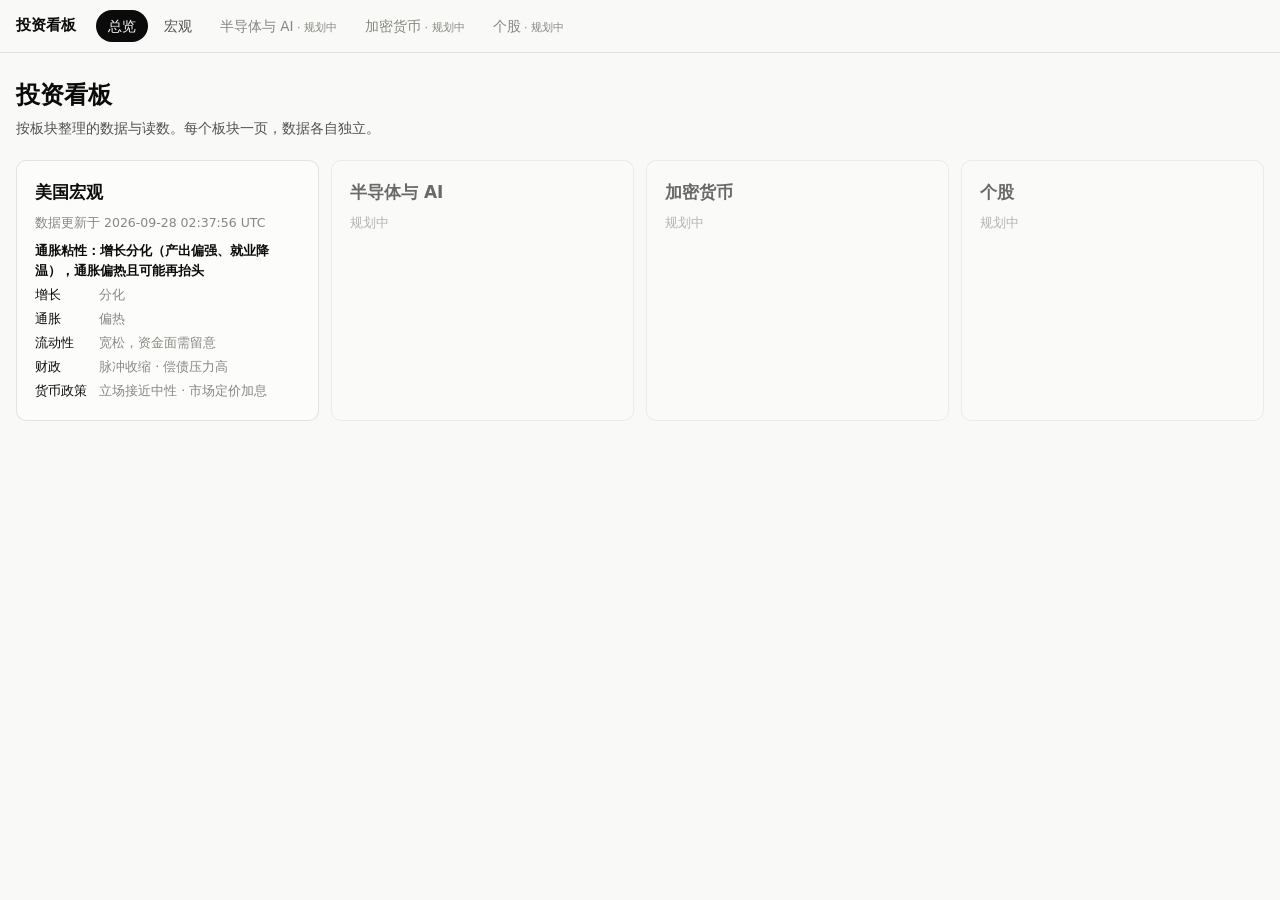
==== index.html @ ef20064a "宏观页第三版：按经济锚点判断环境，去掉 z 分数总评 - 整体环境由增长 × 通胀的规则状态决定，第二句写货币路径与流动性；   分歧与风险按维度列出所有警示、关注项和分歧，不再只取前 6 条警示 -" ====
<!doctype html>
<html lang="zh-CN">
<head>
  <meta charset="utf-8">
  <meta name="viewport" content="width=device-width, initial-scale=1">
  <meta name="robots" content="noindex">
  <title>投资看板</title>
  <link rel="stylesheet" href="assets/css/site.css">
</head>
<body>
  <header class="topbar">
    <div class="topbar-inner">
      <a class="brand" href="index.html">投资看板</a>
      <nav class="nav" id="nav" aria-label="板块"></nav>
    </div>
  </header>
  <main>
    <div class="page-head">
      <div>
        <h1>投资看板</h1>
        <div class="sub">按板块整理的数据与读数。每个板块一页，数据各自独立。</div>
      </div>
    </div>
    <div class="hub">
      <a class="card" href="macro.html" style="color:inherit;text-decoration:none">
        <h2>美国宏观</h2>
        <div class="muted small" id="macro-asof">读取中…</div>
        <div class="hub-dims" id="macro-dims"></div>
      </a>
      <div class="card off"><h2>半导体与 AI</h2><div class="muted small">规划中</div></div>
      <div class="card off"><h2>加密货币</h2><div class="muted small">规划中</div></div>
      <div class="card off"><h2>个股</h2><div class="muted small">规划中</div></div>
    </div>
  </main>
  <script src="assets/js/common.js"></script>
  <script>
    renderNav("index.html");
    loadJSON("data/macro/dashboard.json").then((d) => {
      document.getElementById("macro-asof").textContent = "数据更新于 " + (d.status?.updated_at || d.asof).replace("T", " ").replace("Z", " UTC");
      document.getElementById("macro-dims").innerHTML =
        `<span style="grid-column:1/-1;font-weight:600">${esc(d.verdict?.headline || "")}</span>` +
        d.dimensions.map((x) => `<span>${esc(x.name)}</span><span class="muted" style="grid-column:2/-1">${esc(x.label)}</span>`).join("");
    }).catch(() => { document.getElementById("macro-asof").textContent = "数据还没生成"; });
  </script>
</body>
</html>
---- assets/css/site.css ----
:root {
  color-scheme: light;
  --page: #f9f9f7;
  --surface: #fcfcfb;
  --surface-2: #f3f2ee;
  --ink: #0b0b0b;
  --ink-2: #52514e;
  --muted: #898781;
  --grid: #e1e0d9;
  --axis: #c3c2b7;
  --border: rgba(11, 11, 11, 0.10);
  --accent: #2a78d6;
  --s1: #2a78d6; --s2: #eb6834; --s3: #1baf7a; --s4: #eda100;
  --s5: #e87ba4; --s6: #008300; --s7: #4a3aa7; --s8: #e34948;
  --neg: #e34948; --pos: #2a78d6;
  --st-alert: #d03b3b; --st-watch: #b97c00; --st-ok: #0a7f0a;
  --radius: 10px;
  --font: system-ui, -apple-system, "Segoe UI", "PingFang SC", "Microsoft YaHei", sans-serif;
}
@media (prefers-color-scheme: dark) {
  :root:not([data-theme="light"]) {
    color-scheme: dark;
    --page: #0d0d0d; --surface: #1a1a19; --surface-2: #232321;
    --ink: #ffffff; --ink-2: #c3c2b7; --muted: #898781;
    --grid: #2c2c2a; --axis: #383835; --border: rgba(255, 255, 255, 0.10);
    --accent: #3987e5;
    --s1: #3987e5; --s2: #d95926; --s3: #199e70; --s4: #c98500;
    --s5: #d55181; --s6: #008300; --s7: #9085e9; --s8: #e66767;
    --neg: #e66767; --pos: #3987e5;
    --st-alert: #e66767; --st-watch: #fab219; --st-ok: #0ca30c;
  }
}
:root[data-theme="dark"] {
  color-scheme: dark;
  --page: #0d0d0d; --surface: #1a1a19; --surface-2: #232321;
  --ink: #ffffff; --ink-2: #c3c2b7; --muted: #898781;
  --grid: #2c2c2a; --axis: #383835; --border: rgba(255, 255, 255, 0.10);
  --accent: #3987e5;
  --s1: #3987e5; --s2: #d95926; --s3: #199e70; --s4: #c98500;
  --s5: #d55181; --s6: #008300; --s7: #9085e9; --s8: #e66767;
  --neg: #e66767; --pos: #3987e5;
  --st-alert: #e66767; --st-watch: #fab219; --st-ok: #0ca30c;
}

* { box-sizing: border-box; }
html { -webkit-text-size-adjust: 100%; }
body {
  margin: 0;
  background: var(--page);
  color: var(--ink);
  font: 14px/1.55 var(--font);
}
a { color: var(--accent); text-decoration: none; }
a:hover { text-decoration: underline; }
h1, h2, h3, h4 { margin: 0; font-weight: 600; letter-spacing: 0; }

/* ---- 顶栏 ---- */
.topbar {
  position: sticky; top: 0; z-index: 20;
  background: color-mix(in srgb, var(--page) 88%, transparent);
  backdrop-filter: saturate(1.4) blur(8px);
  border-bottom: 1px solid var(--border);
}
.topbar-inner {
  max-width: 1320px; margin: 0 auto; padding: 0 16px;
  display: flex; align-items: center; gap: 20px; height: 52px;
}
.brand { font-weight: 700; font-size: 15px; color: var(--ink); white-space: nowrap; }
.brand:hover { text-decoration: none; }
.nav { display: flex; gap: 4px; overflow-x: auto; scrollbar-width: none; }
.nav::-webkit-scrollbar { display: none; }
.nav a, .nav span {
  padding: 6px 12px; border-radius: 999px; color: var(--ink-2); white-space: nowrap; font-size: 13.5px;
}
.nav a:hover { background: var(--surface-2); text-decoration: none; }
.nav a.active { background: var(--ink); color: var(--page); }
.nav span.soon { color: var(--muted); }
.nav span.soon::after { content: " · 规划中"; font-size: 11px; }

/* ---- 主体 ---- */
main { max-width: 1320px; margin: 0 auto; padding: 24px 16px 64px; }
.page-head { display: flex; flex-wrap: wrap; align-items: flex-end; justify-content: space-between; gap: 12px; margin-bottom: 20px; }
.page-head h1 { font-size: 24px; }
.page-head .sub { color: var(--ink-2); margin-top: 4px; }
.muted { color: var(--muted); }
.small { font-size: 12.5px; }

.seg { display: inline-flex; background: var(--surface-2); border-radius: 999px; padding: 3px; gap: 2px; }
.seg button {
  border: 0; background: transparent; color: var(--ink-2); font: inherit; font-size: 13px;
  padding: 5px 12px; border-radius: 999px; cursor: pointer;
}
.seg button[aria-pressed="true"] { background: var(--surface); color: var(--ink); box-shadow: 0 0 0 1px var(--border); font-weight: 600; }

.card {
  background: var(--surface); border: 1px solid var(--border); border-radius: var(--radius);
}

/* ---- 五维评分 ---- */
.scores { display: grid; grid-template-columns: repeat(auto-fit, minmax(220px, 1fr)); gap: 12px; margin-bottom: 12px; }
.score { padding: 14px 16px 12px; display: flex; flex-direction: column; gap: 6px; }
.score-top { display: flex; justify-content: space-between; align-items: baseline; }
.score-name { font-weight: 600; font-size: 15px; }
.score-name a { color: inherit; }
.score-label { font-size: 13px; color: var(--ink-2); padding: 1px 8px; border-radius: 999px; background: var(--surface-2); }
.score-num { font-size: 28px; font-weight: 600; line-height: 1.1; }
.score-num small { font-size: 12.5px; font-weight: 400; color: var(--muted); margin-left: 6px; }
.meter { position: relative; height: 6px; border-radius: 3px; background: linear-gradient(90deg, color-mix(in srgb, var(--neg) 35%, var(--surface-2)), var(--surface-2) 50%, color-mix(in srgb, var(--pos) 35%, var(--surface-2))); }
.meter i { position: absolute; top: -3px; width: 4px; height: 12px; border-radius: 2px; background: var(--ink); transform: translateX(-2px); box-shadow: 0 0 0 2px var(--surface); }
.meter-scale { display: flex; justify-content: space-between; font-size: 11px; color: var(--muted); }
.spark { height: 54px; }
.score details { font-size: 12.5px; color: var(--ink-2); }
.score summary { cursor: pointer; color: var(--muted); }
.comp { display: grid; grid-template-columns: 1fr auto auto; gap: 2px 10px; margin-top: 6px; font-variant-numeric: tabular-nums; }
.comp .z { text-align: right; min-width: 3.2em; }
.method { font-size: 12.5px; color: var(--muted); margin: 0 0 28px; }

/* ---- 分区导航 ---- */
.section-nav {
  position: sticky; top: 52px; z-index: 10; background: var(--page);
  display: flex; flex-wrap: wrap; gap: 8px; align-items: center; justify-content: space-between;
  padding: 10px 0; margin-bottom: 8px; border-bottom: 1px solid var(--border);
}
.chips { display: flex; gap: 6px; overflow-x: auto; scrollbar-width: none; }
.chips a { padding: 4px 12px; border-radius: 999px; background: var(--surface-2); color: var(--ink-2); white-space: nowrap; font-size: 13px; }
.chips a:hover { text-decoration: none; color: var(--ink); }

section.dim { padding-top: 28px; scroll-margin-top: 110px; }
section.dim > h2 { font-size: 20px; }
section.dim > .desc { color: var(--ink-2); margin: 4px 0 14px; }
.group-title { font-size: 14px; color: var(--ink-2); font-weight: 600; margin: 22px 0 10px; }

/* ---- 关键读数 ---- */
.kpis { display: grid; grid-template-columns: repeat(auto-fill, minmax(168px, 1fr)); gap: 8px; }
.kpi { padding: 10px 12px; }
.kpi .k-name { font-size: 12.5px; color: var(--ink-2); }
.kpi .k-val { font-size: 19px; font-weight: 600; margin-top: 2px; }
.kpi .k-val small { font-size: 12px; font-weight: 400; color: var(--muted); margin-left: 3px; }
.kpi .k-meta { font-size: 11.5px; color: var(--muted); margin-top: 2px; font-variant-numeric: tabular-nums; }

/* ---- 图 ---- */
.charts { display: grid; grid-template-columns: repeat(2, minmax(0, 1fr)); gap: 12px; }
@media (max-width: 860px) { .charts { grid-template-columns: minmax(0, 1fr); } }
.chart { padding: 14px 14px 10px; min-width: 0; }
.chart h3 { font-size: 14.5px; }
.chart .c-sub { font-size: 12px; color: var(--muted); margin-top: 1px; }
.chart .c-body { position: relative; height: 260px; margin-top: 8px; }
.chart .c-note { font-size: 12px; color: var(--ink-2); margin-top: 8px; }
.chart .c-foot { display: flex; justify-content: space-between; gap: 8px; margin-top: 6px; font-size: 12px; }
.chart .c-foot button { border: 0; background: none; color: var(--accent); font: inherit; cursor: pointer; padding: 0; }
.legend { display: flex; flex-wrap: wrap; gap: 4px 14px; font-size: 12.5px; color: var(--ink-2); margin-top: 6px; }
.legend span { display: inline-flex; align-items: center; gap: 6px; }
.legend i { width: 12px; height: 3px; border-radius: 2px; display: inline-block; }
.legend i.bar { height: 10px; width: 10px; border-radius: 2px; }
.legend i.dash { background: none !important; border-top: 2px dashed currentColor; height: 0; }
table.data { width: 100%; border-collapse: collapse; font-size: 12px; margin-top: 8px; font-variant-numeric: tabular-nums; }
table.data th, table.data td { padding: 3px 6px; border-bottom: 1px solid var(--grid); text-align: right; white-space: nowrap; }
table.data th:first-child, table.data td:first-child { text-align: left; }
.table-wrap { overflow-x: auto; }

/* ---- 数据状态 ---- */
.health { margin-top: 40px; padding: 14px 16px; }
.health summary { cursor: pointer; font-weight: 600; }
.health .bad { color: var(--neg); }

/* ---- 首页 ---- */
.hub { display: grid; grid-template-columns: repeat(auto-fit, minmax(260px, 1fr)); gap: 12px; }
.hub .card { padding: 18px; display: flex; flex-direction: column; gap: 8px; }
.hub .card h2 { font-size: 17px; }
.hub .card.off { opacity: .6; }
.hub-dims { display: grid; grid-template-columns: auto 1fr auto; gap: 4px 12px; font-size: 13px; }
.empty { padding: 40px; text-align: center; color: var(--ink-2); }
footer { max-width: 1320px; margin: 0 auto; padding: 0 16px 40px; color: var(--muted); font-size: 12px; }

/* ---- 第二版：总判断、核心指标、数据发布 ---- */
.verdict { padding: 18px 20px; margin-bottom: 12px; }
.v-label { font-size: 12px; color: var(--muted); letter-spacing: .04em; }
.v-head { font-size: 22px; margin-top: 2px; }
.v-sub { color: var(--ink-2); margin-top: 4px; }
.points { list-style: none; padding: 0; margin: 6px 0 0; display: grid; gap: 6px; }
.points li { display: grid; grid-template-columns: auto minmax(180px, 280px) 1fr; gap: 10px; align-items: baseline; }
.points .pt-name b { font-weight: 600; margin-left: 4px; }
.points .pt-name small { color: var(--muted); margin-left: 2px; }
.points .pt-text { color: var(--ink-2); }
@media (max-width: 760px) { .points li { grid-template-columns: auto 1fr; } .points .pt-text { grid-column: 1 / -1; } }

.lv { display: inline-flex; align-items: center; gap: 3px; font-size: 12px; font-weight: 600; white-space: nowrap; }
.lv b { font-size: 10px; }
.lv-alert { color: var(--st-alert); }
.lv-watch { color: var(--st-watch); }
.lv-ok { color: var(--st-ok); }

.score-sum { font-size: 12.5px; color: var(--ink-2); }
h2.layer { font-size: 18px; margin: 30px 0 4px; }
.layer-sub { color: var(--muted); font-size: 12.5px; margin: 0 0 10px; }

.signals { padding: 4px 0; }
.sig { display: grid; grid-template-columns: 1.25fr .95fr 1.05fr .6fr 1fr 2.6fr; gap: 10px; padding: 9px 16px; border-top: 1px solid var(--grid); align-items: start; font-variant-numeric: tabular-nums; }
.sig-head { border-top: 0; font-size: 12px; color: var(--muted); padding-top: 8px; padding-bottom: 6px; }
.sig-dim { display: flex; gap: 8px; align-items: baseline; padding: 12px 16px 4px; border-top: 1px solid var(--border); font-weight: 600; }
.sig-dim a { color: var(--ink); }
.sig-name a { color: var(--ink); font-weight: 500; }
.sig-name a:hover { color: var(--accent); }
.sig-val b { font-size: 16px; }
.sig-val small { color: var(--muted); margin-left: 3px; }
.sig-interp { color: var(--ink-2); font-size: 13px; }
.m-label { display: none; font-style: normal; color: var(--muted); font-size: 11.5px; margin-right: 4px; }
@media (max-width: 900px) {
  .sig-head { display: none; }
  .sig { grid-template-columns: 1fr 1fr; gap: 4px 12px; }
  .sig-name { grid-column: 1 / -1; }
  .sig-interp { grid-column: 1 / -1; }
  .m-label { display: inline; }
}

.releases { display: grid; grid-template-columns: minmax(0, 1.4fr) minmax(0, 1fr); gap: 12px; }
@media (max-width: 960px) { .releases { grid-template-columns: minmax(0, 1fr); } }
.rel { padding: 14px 16px; }
.rel h3 { font-size: 14.5px; }
.rel table.data td { vertical-align: top; }

.c-interp { font-size: 12.5px; color: var(--ink-2); margin-top: 6px; }
.c-interp .ci-name { color: var(--ink); font-weight: 600; }
section.dim > h2 .score-label { font-size: 12.5px; font-weight: 400; vertical-align: middle; }
details.more { margin-top: 12px; }
details.more > summary { cursor: pointer; color: var(--accent); padding: 6px 0; }

/* ---- 第三版：五维状态卡、分歧与风险、变化列 ---- */
.states { display: grid; grid-template-columns: repeat(auto-fit, minmax(240px, 1fr)); gap: 12px; margin-bottom: 8px; }
.state { padding: 14px 16px; display: flex; flex-direction: column; gap: 8px; }
.state-head { font-size: 15px; font-weight: 600; line-height: 1.45; }
.state-pts { list-style: none; margin: 0; padding: 0; display: grid; gap: 5px; font-size: 12.5px; color: var(--ink-2); }
.state-pts li { display: grid; grid-template-columns: auto 1fr; gap: 6px; align-items: baseline; }
.state-next { font-size: 12px; color: var(--ink-2); border-top: 1px solid var(--grid); padding-top: 6px; margin-top: auto; }
details.risks { margin-top: 12px; }
details.risks > summary { cursor: pointer; font-weight: 600; font-size: 13.5px; }
.risk-dim { margin-top: 10px; }
.risk-name { font-size: 12px; color: var(--muted); margin-bottom: 2px; }
.sig { grid-template-columns: 1.25fr .95fr .8fr .8fr 1.15fr 2.4fr; }
#upcoming { padding: 10px 16px; }
@media (max-width: 900px) { .sig { grid-template-columns: 1fr 1fr; } }
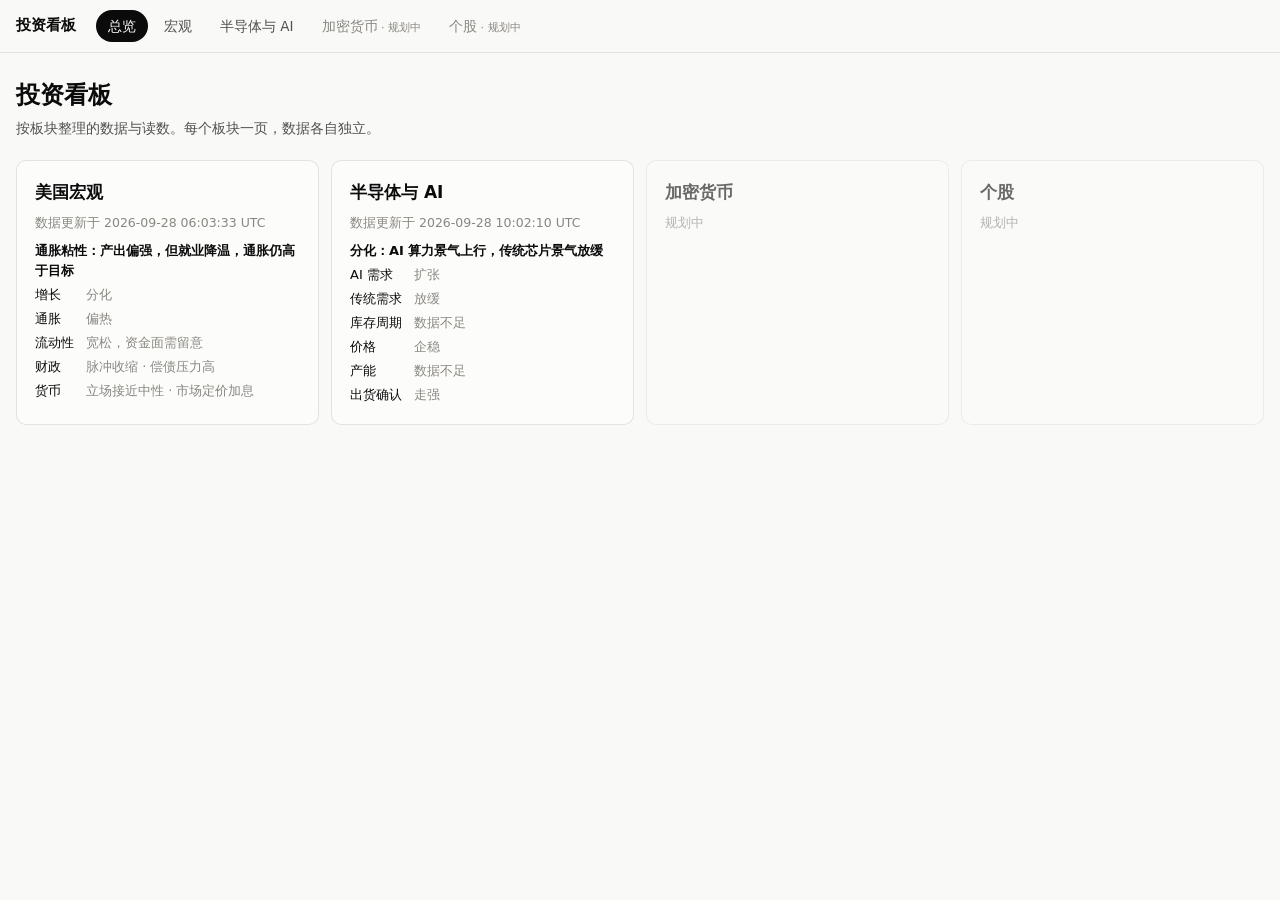
==== commit 6f20e40b: "新增半导体与 AI 板块（第一期） 从需求和供给两边判断半导体景气度，重点看领先指标；AI 算力与传统芯片分两条线判断，不一致时标「分化」。  - 六个维度：AI 需求、传统需求、库存周期、价格、产能" ====
--- a/index.html
+++ b/index.html
@@ -27,7 +27,11 @@
         <div class="muted small" id="macro-asof">读取中…</div>
         <div class="hub-dims" id="macro-dims"></div>
       </a>
-      <div class="card off"><h2>半导体与 AI</h2><div class="muted small">规划中</div></div>
+      <a class="card" href="semis.html" style="color:inherit;text-decoration:none">
+        <h2>半导体与 AI</h2>
+        <div class="muted small" id="semis-asof">读取中…</div>
+        <div class="hub-dims" id="semis-dims"></div>
+      </a>
       <div class="card off"><h2>加密货币</h2><div class="muted small">规划中</div></div>
       <div class="card off"><h2>个股</h2><div class="muted small">规划中</div></div>
     </div>
@@ -41,6 +45,12 @@
         `<span style="grid-column:1/-1;font-weight:600">${esc(d.verdict?.headline || "")}</span>` +
         d.dimensions.map((x) => `<span>${esc(x.name)}</span><span class="muted" style="grid-column:2/-1">${esc(x.label)}</span>`).join("");
     }).catch(() => { document.getElementById("macro-asof").textContent = "数据还没生成"; });
+    loadJSON("data/semis/dashboard.json").then((d) => {
+      document.getElementById("semis-asof").textContent = "数据更新于 " + (d.status?.updated_at || d.asof).replace("T", " ").replace("Z", " UTC");
+      document.getElementById("semis-dims").innerHTML =
+        `<span style="grid-column:1/-1;font-weight:600">${esc(d.verdict?.headline || "")}</span>` +
+        d.dimensions.map((x) => `<span>${esc(x.name)}</span><span class="muted" style="grid-column:2/-1">${esc(x.label)}</span>`).join("");
+    }).catch(() => { document.getElementById("semis-asof").textContent = "数据还没生成"; });
   </script>
 </body>
 </html>
--- a/assets/css/site.css
+++ b/assets/css/site.css
@@ -96,24 +96,8 @@
   background: var(--surface); border: 1px solid var(--border); border-radius: var(--radius);
 }
 
-/* ---- 五维评分 ---- */
-.scores { display: grid; grid-template-columns: repeat(auto-fit, minmax(220px, 1fr)); gap: 12px; margin-bottom: 12px; }
-.score { padding: 14px 16px 12px; display: flex; flex-direction: column; gap: 6px; }
-.score-top { display: flex; justify-content: space-between; align-items: baseline; }
-.score-name { font-weight: 600; font-size: 15px; }
-.score-name a { color: inherit; }
-.score-label { font-size: 13px; color: var(--ink-2); padding: 1px 8px; border-radius: 999px; background: var(--surface-2); }
-.score-num { font-size: 28px; font-weight: 600; line-height: 1.1; }
-.score-num small { font-size: 12.5px; font-weight: 400; color: var(--muted); margin-left: 6px; }
-.meter { position: relative; height: 6px; border-radius: 3px; background: linear-gradient(90deg, color-mix(in srgb, var(--neg) 35%, var(--surface-2)), var(--surface-2) 50%, color-mix(in srgb, var(--pos) 35%, var(--surface-2))); }
-.meter i { position: absolute; top: -3px; width: 4px; height: 12px; border-radius: 2px; background: var(--ink); transform: translateX(-2px); box-shadow: 0 0 0 2px var(--surface); }
-.meter-scale { display: flex; justify-content: space-between; font-size: 11px; color: var(--muted); }
-.spark { height: 54px; }
-.score details { font-size: 12.5px; color: var(--ink-2); }
-.score summary { cursor: pointer; color: var(--muted); }
-.comp { display: grid; grid-template-columns: 1fr auto auto; gap: 2px 10px; margin-top: 6px; font-variant-numeric: tabular-nums; }
-.comp .z { text-align: right; min-width: 3.2em; }
-.method { font-size: 12.5px; color: var(--muted); margin: 0 0 28px; }
+/* ---- 状态标签：第一屏和依据里的每一块都用同一种，靠右 ---- */
+.tag-state { font-size: 12.5px; color: var(--ink-2); padding: 2px 10px; border-radius: 999px; background: var(--surface-2); white-space: nowrap; font-weight: 400; }
 
 /* ---- 分区导航 ---- */
 .section-nav {
@@ -127,16 +111,7 @@
 
 section.dim { padding-top: 28px; scroll-margin-top: 110px; }
 section.dim > h2 { font-size: 20px; }
-section.dim > .desc { color: var(--ink-2); margin: 4px 0 14px; }
 .group-title { font-size: 14px; color: var(--ink-2); font-weight: 600; margin: 22px 0 10px; }
-
-/* ---- 关键读数 ---- */
-.kpis { display: grid; grid-template-columns: repeat(auto-fill, minmax(168px, 1fr)); gap: 8px; }
-.kpi { padding: 10px 12px; }
-.kpi .k-name { font-size: 12.5px; color: var(--ink-2); }
-.kpi .k-val { font-size: 19px; font-weight: 600; margin-top: 2px; }
-.kpi .k-val small { font-size: 12px; font-weight: 400; color: var(--muted); margin-left: 3px; }
-.kpi .k-meta { font-size: 11.5px; color: var(--muted); margin-top: 2px; font-variant-numeric: tabular-nums; }
 
 /* ---- 图 ---- */
 .charts { display: grid; grid-template-columns: repeat(2, minmax(0, 1fr)); gap: 12px; }
@@ -172,70 +147,111 @@
 .empty { padding: 40px; text-align: center; color: var(--ink-2); }
 footer { max-width: 1320px; margin: 0 auto; padding: 0 16px 40px; color: var(--muted); font-size: 12px; }
 
-/* ---- 第二版：总判断、核心指标、数据发布 ---- */
-.verdict { padding: 18px 20px; margin-bottom: 12px; }
+/* ---- 第一屏：左边结论，右边即将发布 ---- */
+.top { display: grid; grid-template-columns: minmax(0, 1fr) 380px; gap: 16px; align-items: start; }
+.top-main { display: grid; gap: 12px; min-width: 0; }
+@media (max-width: 1040px) { .top { grid-template-columns: minmax(0, 1fr); } }
+
+.verdict { padding: 18px 20px; }
 .v-label { font-size: 12px; color: var(--muted); letter-spacing: .04em; }
-.v-head { font-size: 22px; margin-top: 2px; }
-.v-sub { color: var(--ink-2); margin-top: 4px; }
-.points { list-style: none; padding: 0; margin: 6px 0 0; display: grid; gap: 6px; }
-.points li { display: grid; grid-template-columns: auto minmax(180px, 280px) 1fr; gap: 10px; align-items: baseline; }
-.points .pt-name b { font-weight: 600; margin-left: 4px; }
-.points .pt-name small { color: var(--muted); margin-left: 2px; }
-.points .pt-text { color: var(--ink-2); }
-@media (max-width: 760px) { .points li { grid-template-columns: auto 1fr; } .points .pt-text { grid-column: 1 / -1; } }
-
-.lv { display: inline-flex; align-items: center; gap: 3px; font-size: 12px; font-weight: 600; white-space: nowrap; }
-.lv b { font-size: 10px; }
-.lv-alert { color: var(--st-alert); }
-.lv-watch { color: var(--st-watch); }
-.lv-ok { color: var(--st-ok); }
-
-.score-sum { font-size: 12.5px; color: var(--ink-2); }
-h2.layer { font-size: 18px; margin: 30px 0 4px; }
+.v-head { font-size: 22px; line-height: 1.4; margin-top: 4px; }
+.v-lines { list-style: none; margin: 10px 0 0; padding: 0; display: grid; gap: 6px; }
+.v-lines li { display: grid; grid-template-columns: 56px minmax(0, 1fr); gap: 10px; line-height: 1.55; color: var(--ink-2); }
+.v-k { font-size: 13px; color: var(--muted); padding-top: 1px; }
+
+.states { padding: 4px 0; }
+.st-row {
+  display: grid; grid-template-columns: 64px minmax(0, 1fr); gap: 14px; align-items: start;
+  padding: 12px 20px; color: inherit; border-top: 1px solid var(--grid);
+}
+.st-row:first-child { border-top: 0; }
+.st-row:hover { text-decoration: none; background: var(--surface-2); }
+.st-name { font-weight: 600; font-size: 15px; padding-top: 2px; }
+.st-body { display: grid; gap: 6px; justify-items: start; min-width: 0; }
+.st-head { font-size: 14px; line-height: 1.5; }
+.st-why { margin: 0; padding-left: 1.1em; display: grid; gap: 3px; font-size: 14px; line-height: 1.55; }
+.st-why b { font-weight: 600; }
+.st-row:hover .st-label { background: var(--surface); }
+@media (max-width: 640px) {
+  .st-row { grid-template-columns: minmax(0, 1fr); gap: 6px; padding: 12px 16px; }
+  .v-lines li { grid-template-columns: 1fr; gap: 0; }
+}
+
+.statelog { padding: 12px 20px; }
+.statelog summary { cursor: pointer; display: flex; gap: 10px; align-items: baseline; }
+.log { list-style: none; margin: 10px 0 0; padding: 0; display: grid; gap: 10px; font-size: 13.5px; }
+.log li { display: grid; gap: 2px; padding-top: 8px; border-top: 1px solid var(--grid); line-height: 1.55; }
+.log li:first-child { border-top: 0; padding-top: 0; }
+
+/* 即将发布（右栏） */
+.side { padding: 16px 18px 10px; }
+.side h2 { font-size: 16px; }
+.side > p { margin: 2px 0 6px; }
+.up-day { display: flex; gap: 6px; align-items: baseline; font-size: 12px; font-weight: 600; color: var(--ink-2); margin-top: 12px; padding-bottom: 4px; border-bottom: 1px solid var(--grid); font-variant-numeric: tabular-nums; }
+.up-day span { font-weight: 400; color: var(--muted); }
+.up-list { list-style: none; margin: 0; padding: 0; }
+.up-list li { display: grid; grid-template-columns: 42px minmax(0, 1fr) auto; gap: 2px 10px; align-items: baseline; padding: 7px 0; border-bottom: 1px solid var(--grid); font-size: 13px; }
+.up-list li:last-child { border-bottom: 0; }
+.up-time { color: var(--muted); font-size: 12px; font-variant-numeric: tabular-nums; }
+.up-title { color: var(--ink-2); }
+.up-list li.hi .up-title { color: var(--ink); font-weight: 500; }
+.up-title small { color: var(--muted); font-size: 11.5px; margin-left: 6px; font-weight: 400; }
+.up-num { text-align: right; font-variant-numeric: tabular-nums; white-space: nowrap; }
+.up-num small { display: block; color: var(--muted); font-size: 11.5px; }
+.stars { margin-left: 6px; font-size: 11.5px; color: var(--st-watch); letter-spacing: 1px; white-space: nowrap; }
+.stars i { font-style: normal; color: var(--grid); }
+details.why { grid-column: 2 / -1; font-size: 12.5px; }
+details.why > summary { cursor: pointer; color: var(--accent); }
+details.why p { margin: 4px 0 0; line-height: 1.55; color: var(--ink-2); }
+.side-h2 { margin-top: 18px; }
+.rule { margin-top: 12px; }
+
+/* ---- 其他层 ---- */
+h2.layer { font-size: 18px; margin: 32px 0 4px; }
 .layer-sub { color: var(--muted); font-size: 12.5px; margin: 0 0 10px; }
-
-.signals { padding: 4px 0; }
-.sig { display: grid; grid-template-columns: 1.25fr .95fr 1.05fr .6fr 1fr 2.6fr; gap: 10px; padding: 9px 16px; border-top: 1px solid var(--grid); align-items: start; font-variant-numeric: tabular-nums; }
-.sig-head { border-top: 0; font-size: 12px; color: var(--muted); padding-top: 8px; padding-bottom: 6px; }
-.sig-dim { display: flex; gap: 8px; align-items: baseline; padding: 12px 16px 4px; border-top: 1px solid var(--border); font-weight: 600; }
-.sig-dim a { color: var(--ink); }
-.sig-name a { color: var(--ink); font-weight: 500; }
-.sig-name a:hover { color: var(--accent); }
-.sig-val b { font-size: 16px; }
-.sig-val small { color: var(--muted); margin-left: 3px; }
-.sig-interp { color: var(--ink-2); font-size: 13px; }
-.m-label { display: none; font-style: normal; color: var(--muted); font-size: 11.5px; margin-right: 4px; }
-@media (max-width: 900px) {
-  .sig-head { display: none; }
-  .sig { grid-template-columns: 1fr 1fr; gap: 4px 12px; }
-  .sig-name { grid-column: 1 / -1; }
-  .sig-interp { grid-column: 1 / -1; }
-  .m-label { display: inline; }
-}
-
-.releases { display: grid; grid-template-columns: minmax(0, 1.4fr) minmax(0, 1fr); gap: 12px; }
-@media (max-width: 960px) { .releases { grid-template-columns: minmax(0, 1fr); } }
 .rel { padding: 14px 16px; }
 .rel h3 { font-size: 14.5px; }
 .rel table.data td { vertical-align: top; }
-
-.c-interp { font-size: 12.5px; color: var(--ink-2); margin-top: 6px; }
-.c-interp .ci-name { color: var(--ink); font-weight: 600; }
-section.dim > h2 .score-label { font-size: 12.5px; font-weight: 400; vertical-align: middle; }
 details.more { margin-top: 12px; }
 details.more > summary { cursor: pointer; color: var(--accent); padding: 6px 0; }
 
-/* ---- 第三版：五维状态卡、分歧与风险、变化列 ---- */
-.states { display: grid; grid-template-columns: repeat(auto-fit, minmax(240px, 1fr)); gap: 12px; margin-bottom: 8px; }
-.state { padding: 14px 16px; display: flex; flex-direction: column; gap: 8px; }
-.state-head { font-size: 15px; font-weight: 600; line-height: 1.45; }
-.state-pts { list-style: none; margin: 0; padding: 0; display: grid; gap: 5px; font-size: 12.5px; color: var(--ink-2); }
-.state-pts li { display: grid; grid-template-columns: auto 1fr; gap: 6px; align-items: baseline; }
-.state-next { font-size: 12px; color: var(--ink-2); border-top: 1px solid var(--grid); padding-top: 6px; margin-top: auto; }
-details.risks { margin-top: 12px; }
-details.risks > summary { cursor: pointer; font-weight: 600; font-size: 13.5px; }
-.risk-dim { margin-top: 10px; }
-.risk-name { font-size: 12px; color: var(--muted); margin-bottom: 2px; }
-.sig { grid-template-columns: 1.25fr .95fr .8fr .8fr 1.15fr 2.4fr; }
-#upcoming { padding: 10px 16px; }
-@media (max-width: 900px) { .sig { grid-template-columns: 1fr 1fr; } }
+/* ---- 第二层：每维的几个数 ---- */
+section.dim > h2 { margin-bottom: 10px; display: flex; justify-content: space-between; align-items: baseline; gap: 12px; }
+.evid { padding: 2px 0; margin-bottom: 12px; }
+.ev { display: grid; grid-template-columns: 1.3fr .8fr .8fr 2.4fr; gap: 12px; padding: 9px 16px; border-top: 1px solid var(--grid); align-items: start; font-variant-numeric: tabular-nums; }
+.ev-head { border-top: 0; font-size: 12px; color: var(--muted); padding-top: 8px; padding-bottom: 6px; }
+.ev-name a { color: var(--ink); font-weight: 500; }
+.ev-name a:hover { color: var(--accent); }
+.ev-val b { font-size: 16px; }
+.ev-val small { color: var(--muted); margin-left: 3px; }
+.ev-anchor { color: var(--ink-2); font-size: 13px; }
+.tag { font-size: 11px; color: var(--st-watch); border: 1px solid currentColor; border-radius: 4px; padding: 0 4px; font-weight: 400; white-space: nowrap; }
+.tag-ref { color: var(--muted); }
+.m-label { display: none; font-style: normal; color: var(--muted); font-size: 11.5px; margin-right: 4px; }
+@media (max-width: 760px) {
+  .ev-head { display: none; }
+  .ev { grid-template-columns: 1fr 1fr; gap: 4px 12px; }
+  .ev-name, .ev-anchor { grid-column: 1 / -1; }
+  .m-label { display: inline; }
+}
+
+/* ---- 页脚说明 ---- */
+.notes { margin-top: 40px; padding: 12px 16px; font-size: 12.5px; color: var(--ink-2); }
+.notes p { margin: 4px 0; }
+.notes + .health { margin-top: 12px; }
+
+/* ---- 半导体：领先指标一览 ---- */
+.leading { padding: 14px 20px 8px; }
+body[data-board="semis"] .v-lines li { grid-template-columns: 84px minmax(0, 1fr); }
+.lead-head { display: flex; flex-wrap: wrap; gap: 4px 12px; align-items: baseline; justify-content: space-between; }
+.lead-head h2 { font-weight: 400; }
+.lead-tier { font-size: 12px; font-weight: 600; color: var(--ink-2); margin-top: 12px; padding-bottom: 4px; border-bottom: 1px solid var(--grid); }
+.lead-list { list-style: none; margin: 0; padding: 0; }
+.lead-list li { display: grid; grid-template-columns: minmax(0, 1fr) auto 44px; gap: 12px; align-items: baseline; padding: 7px 0; border-bottom: 1px solid var(--grid); font-size: 13.5px; }
+.lead-list li:last-child { border-bottom: 0; }
+.lead-name .tag { margin-left: 6px; }
+.lead-val { text-align: right; font-variant-numeric: tabular-nums; white-space: nowrap; }
+.lead-dir { text-align: center; font-size: 12.5px; color: var(--muted); }
+.lead-dir.up { color: var(--st-ok); font-weight: 600; }
+.lead-dir.down { color: var(--st-alert); font-weight: 600; }
+@media (max-width: 640px) { body[data-board="semis"] .v-lines li { grid-template-columns: 1fr; gap: 0; } }
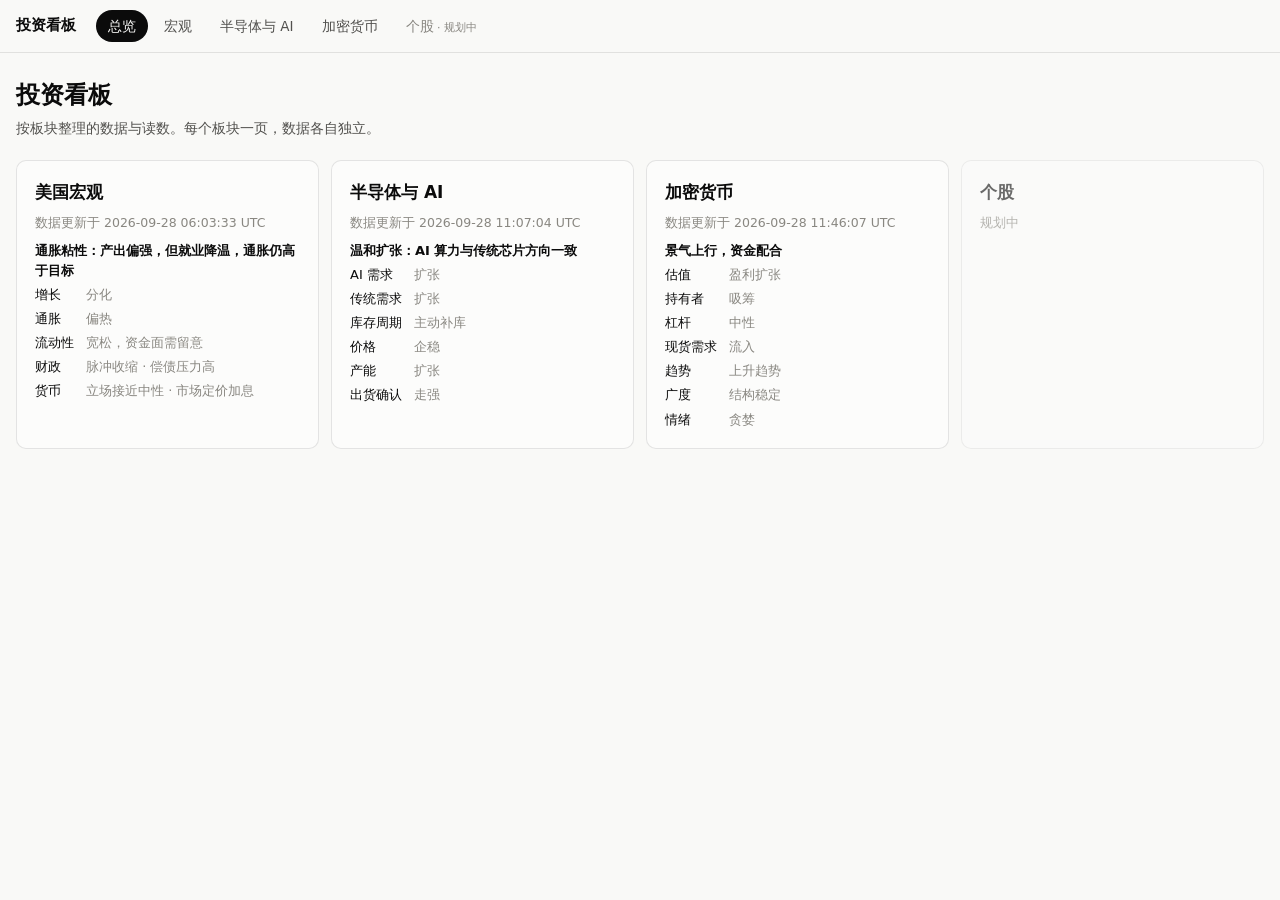
==== commit 8e95f964: "新增加密货币板块：比特币周期（第一期） 用估值和持有者判断周期位置，用 ETF 净流入、稳定币和币安杠杆判断资金是否配合，价格相对 200 日均线只做确认。数据来自 Coin Metrics、BGeo" ====
--- a/index.html
+++ b/index.html
@@ -32,7 +32,11 @@
         <div class="muted small" id="semis-asof">读取中…</div>
         <div class="hub-dims" id="semis-dims"></div>
       </a>
-      <div class="card off"><h2>加密货币</h2><div class="muted small">规划中</div></div>
+      <a class="card" href="crypto.html" style="color:inherit;text-decoration:none">
+        <h2>加密货币</h2>
+        <div class="muted small" id="crypto-asof">读取中…</div>
+        <div class="hub-dims" id="crypto-dims"></div>
+      </a>
       <div class="card off"><h2>个股</h2><div class="muted small">规划中</div></div>
     </div>
   </main>
@@ -51,6 +55,12 @@
         `<span style="grid-column:1/-1;font-weight:600">${esc(d.verdict?.headline || "")}</span>` +
         d.dimensions.map((x) => `<span>${esc(x.name)}</span><span class="muted" style="grid-column:2/-1">${esc(x.label)}</span>`).join("");
     }).catch(() => { document.getElementById("semis-asof").textContent = "数据还没生成"; });
+    loadJSON("data/crypto/dashboard.json").then((d) => {
+      document.getElementById("crypto-asof").textContent = "数据更新于 " + (d.status?.updated_at || d.asof).replace("T", " ").replace("Z", " UTC");
+      document.getElementById("crypto-dims").innerHTML =
+        `<span style="grid-column:1/-1;font-weight:600">${esc(d.verdict?.headline || "")}</span>` +
+        d.dimensions.map((x) => `<span>${esc(x.name)}</span><span class="muted" style="grid-column:2/-1">${esc(x.label)}</span>`).join("");
+    }).catch(() => { document.getElementById("crypto-asof").textContent = "数据还没生成"; });
   </script>
 </body>
 </html>
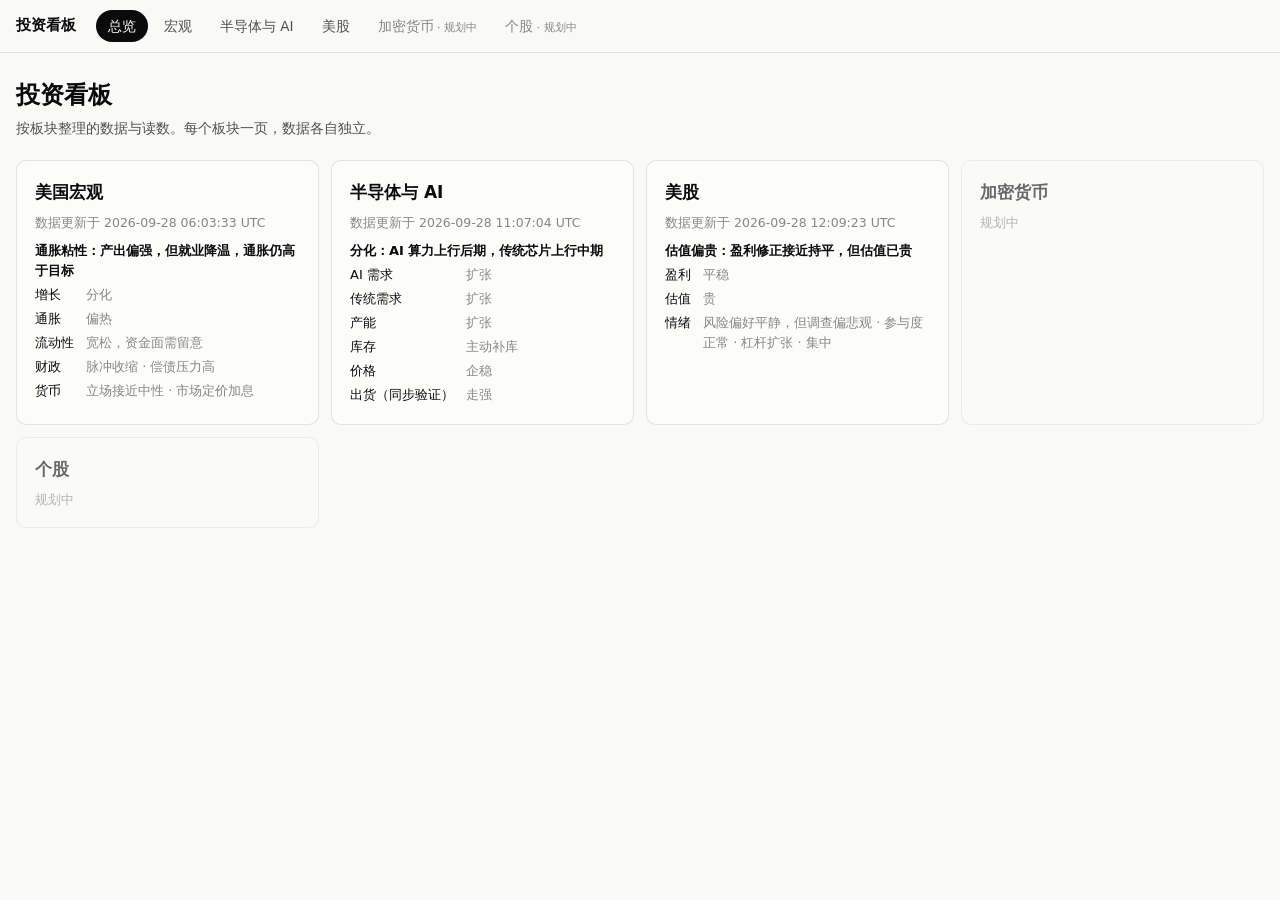
==== commit a331b2f8: "美股板块：用盈利修正、远期市盈率和情绪一起判断 盈利和估值看笔记里 8 家大盘股的中位数，情绪另看 VIX、参与度、FINRA 融资余额和标普前十大权重。  Co-authored-by: cool1" ====
--- a/index.html
+++ b/index.html
@@ -32,11 +32,12 @@
         <div class="muted small" id="semis-asof">读取中…</div>
         <div class="hub-dims" id="semis-dims"></div>
       </a>
-      <a class="card" href="crypto.html" style="color:inherit;text-decoration:none">
-        <h2>加密货币</h2>
-        <div class="muted small" id="crypto-asof">读取中…</div>
-        <div class="hub-dims" id="crypto-dims"></div>
+      <a class="card" href="us.html" style="color:inherit;text-decoration:none">
+        <h2>美股</h2>
+        <div class="muted small" id="us-asof">读取中…</div>
+        <div class="hub-dims" id="us-dims"></div>
       </a>
+      <div class="card off"><h2>加密货币</h2><div class="muted small">规划中</div></div>
       <div class="card off"><h2>个股</h2><div class="muted small">规划中</div></div>
     </div>
   </main>
@@ -55,12 +56,12 @@
         `<span style="grid-column:1/-1;font-weight:600">${esc(d.verdict?.headline || "")}</span>` +
         d.dimensions.map((x) => `<span>${esc(x.name)}</span><span class="muted" style="grid-column:2/-1">${esc(x.label)}</span>`).join("");
     }).catch(() => { document.getElementById("semis-asof").textContent = "数据还没生成"; });
-    loadJSON("data/crypto/dashboard.json").then((d) => {
-      document.getElementById("crypto-asof").textContent = "数据更新于 " + (d.status?.updated_at || d.asof).replace("T", " ").replace("Z", " UTC");
-      document.getElementById("crypto-dims").innerHTML =
+    loadJSON("data/us/dashboard.json").then((d) => {
+      document.getElementById("us-asof").textContent = "数据更新于 " + (d.status?.updated_at || d.asof).replace("T", " ").replace("Z", " UTC");
+      document.getElementById("us-dims").innerHTML =
         `<span style="grid-column:1/-1;font-weight:600">${esc(d.verdict?.headline || "")}</span>` +
         d.dimensions.map((x) => `<span>${esc(x.name)}</span><span class="muted" style="grid-column:2/-1">${esc(x.label)}</span>`).join("");
-    }).catch(() => { document.getElementById("crypto-asof").textContent = "数据还没生成"; });
+    }).catch(() => { document.getElementById("us-asof").textContent = "数据还没生成"; });
   </script>
 </body>
 </html>
--- a/assets/css/site.css
+++ b/assets/css/site.css
@@ -240,18 +240,34 @@
 .notes p { margin: 4px 0; }
 .notes + .health { margin-top: 12px; }
 
-/* ---- 半导体：领先指标一览 ---- */
-.leading { padding: 14px 20px 8px; }
-body[data-board="semis"] .v-lines li { grid-template-columns: 84px minmax(0, 1fr); }
-.lead-head { display: flex; flex-wrap: wrap; gap: 4px 12px; align-items: baseline; justify-content: space-between; }
-.lead-head h2 { font-weight: 400; }
-.lead-tier { font-size: 12px; font-weight: 600; color: var(--ink-2); margin-top: 12px; padding-bottom: 4px; border-bottom: 1px solid var(--grid); }
-.lead-list { list-style: none; margin: 0; padding: 0; }
-.lead-list li { display: grid; grid-template-columns: minmax(0, 1fr) auto 44px; gap: 12px; align-items: baseline; padding: 7px 0; border-bottom: 1px solid var(--grid); font-size: 13.5px; }
-.lead-list li:last-child { border-bottom: 0; }
-.lead-name .tag { margin-left: 6px; }
-.lead-val { text-align: right; font-variant-numeric: tabular-nums; white-space: nowrap; }
-.lead-dir { text-align: center; font-size: 12.5px; color: var(--muted); }
-.lead-dir.up { color: var(--st-ok); font-weight: 600; }
-.lead-dir.down { color: var(--st-alert); font-weight: 600; }
+/* ---- 半导体：景气位置 ---- */
+body[data-board="semis"] .v-lines li { grid-template-columns: 72px minmax(0, 1fr); }
+.top-layer { margin: 8px 0 -4px; font-size: 16px; }
+.track { display: grid; grid-template-columns: 3fr 3fr 1fr; gap: 8px; margin: 14px 0 6px; }
+.track-h { font-size: 12px; color: var(--muted); margin-bottom: 4px; }
+.track ol { list-style: none; margin: 0; padding: 0; display: grid; grid-auto-flow: column; grid-auto-columns: 1fr; gap: 4px; }
+.track li { background: var(--surface-2); border-radius: 6px; padding: 6px 4px; text-align: center; font-size: 13px; color: var(--muted); min-height: 52px; display: flex; flex-direction: column; align-items: center; gap: 3px; }
+.track li.on { color: var(--ink); font-weight: 600; box-shadow: inset 0 0 0 2px var(--st-watch); background: var(--surface); }
+.track li.up.on { box-shadow: inset 0 0 0 2px var(--st-ok); }
+.track li.down.on { box-shadow: inset 0 0 0 2px var(--st-alert); }
+.track li b { font-size: 11px; font-weight: 600; padding: 0 6px; border-radius: 999px; background: var(--ink); color: var(--page); white-space: nowrap; }
+details.votes { margin-top: 12px; font-size: 13.5px; }
+details.votes > summary { cursor: pointer; color: var(--accent); }
+details.votes ul { list-style: none; margin: 8px 0 4px; padding: 0; display: grid; gap: 6px; }
+details.votes li { display: grid; grid-template-columns: 72px 44px minmax(0, 1fr); gap: 8px; line-height: 1.5; }
+.vote-dim { color: var(--muted); }
+.vote-st { font-weight: 600; }
+.watch { margin-top: 14px; padding-top: 12px; border-top: 1px solid var(--grid); }
+.watch ul { list-style: none; margin: 8px 0 0; padding: 0; display: grid; gap: 8px; }
+.watch li { display: grid; grid-template-columns: 150px 200px minmax(0, 1fr); gap: 10px; font-size: 13.5px; line-height: 1.5; }
+.w-name { font-weight: 600; }
+.w-now { font-variant-numeric: tabular-nums; color: var(--ink-2); }
+.w-sig { color: var(--ink-2); }
+.ev-about { grid-column: 1 / -1; margin: -2px 0 2px; font-size: 12.5px; line-height: 1.6; color: var(--muted); }
+@media (max-width: 760px) {
+  .track { grid-template-columns: 1fr; }
+  .track-seg.flat .track-h { display: none; }
+  .watch li { grid-template-columns: 1fr; gap: 0; }
+  details.votes li { grid-template-columns: 64px 40px minmax(0, 1fr); }
+}
 @media (max-width: 640px) { body[data-board="semis"] .v-lines li { grid-template-columns: 1fr; gap: 0; } }
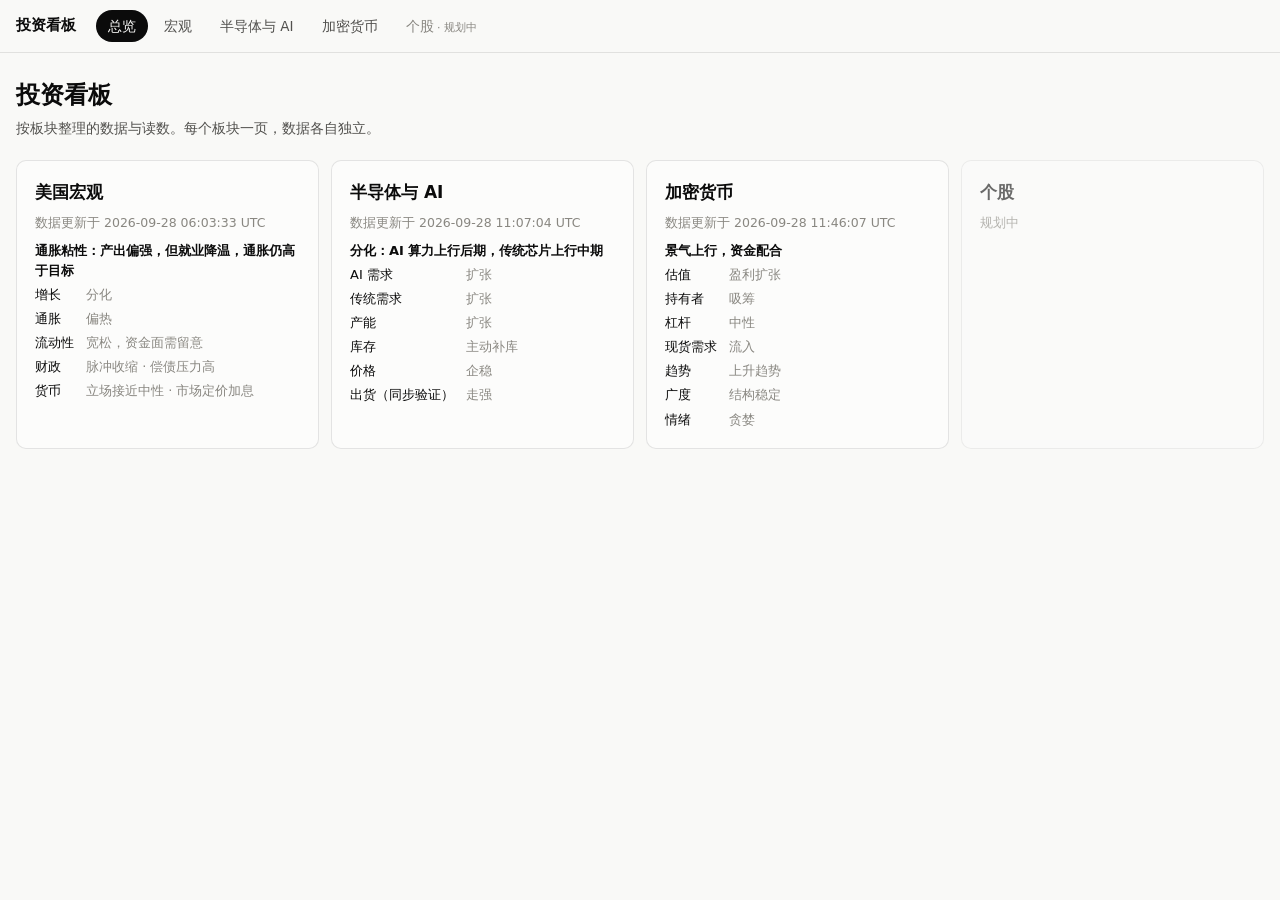
==== commit 7e997857: "Merge pull request #8 from cool1990/cursor/crypto-cycle-5be0 新增加密货币板块：比特币周期（第一期）" ====
--- a/index.html
+++ b/index.html
@@ -32,12 +32,11 @@
         <div class="muted small" id="semis-asof">读取中…</div>
         <div class="hub-dims" id="semis-dims"></div>
       </a>
-      <a class="card" href="us.html" style="color:inherit;text-decoration:none">
-        <h2>美股</h2>
-        <div class="muted small" id="us-asof">读取中…</div>
-        <div class="hub-dims" id="us-dims"></div>
+      <a class="card" href="crypto.html" style="color:inherit;text-decoration:none">
+        <h2>加密货币</h2>
+        <div class="muted small" id="crypto-asof">读取中…</div>
+        <div class="hub-dims" id="crypto-dims"></div>
       </a>
-      <div class="card off"><h2>加密货币</h2><div class="muted small">规划中</div></div>
       <div class="card off"><h2>个股</h2><div class="muted small">规划中</div></div>
     </div>
   </main>
@@ -56,12 +55,12 @@
         `<span style="grid-column:1/-1;font-weight:600">${esc(d.verdict?.headline || "")}</span>` +
         d.dimensions.map((x) => `<span>${esc(x.name)}</span><span class="muted" style="grid-column:2/-1">${esc(x.label)}</span>`).join("");
     }).catch(() => { document.getElementById("semis-asof").textContent = "数据还没生成"; });
-    loadJSON("data/us/dashboard.json").then((d) => {
-      document.getElementById("us-asof").textContent = "数据更新于 " + (d.status?.updated_at || d.asof).replace("T", " ").replace("Z", " UTC");
-      document.getElementById("us-dims").innerHTML =
+    loadJSON("data/crypto/dashboard.json").then((d) => {
+      document.getElementById("crypto-asof").textContent = "数据更新于 " + (d.status?.updated_at || d.asof).replace("T", " ").replace("Z", " UTC");
+      document.getElementById("crypto-dims").innerHTML =
         `<span style="grid-column:1/-1;font-weight:600">${esc(d.verdict?.headline || "")}</span>` +
         d.dimensions.map((x) => `<span>${esc(x.name)}</span><span class="muted" style="grid-column:2/-1">${esc(x.label)}</span>`).join("");
-    }).catch(() => { document.getElementById("us-asof").textContent = "数据还没生成"; });
+    }).catch(() => { document.getElementById("crypto-asof").textContent = "数据还没生成"; });
   </script>
 </body>
 </html>
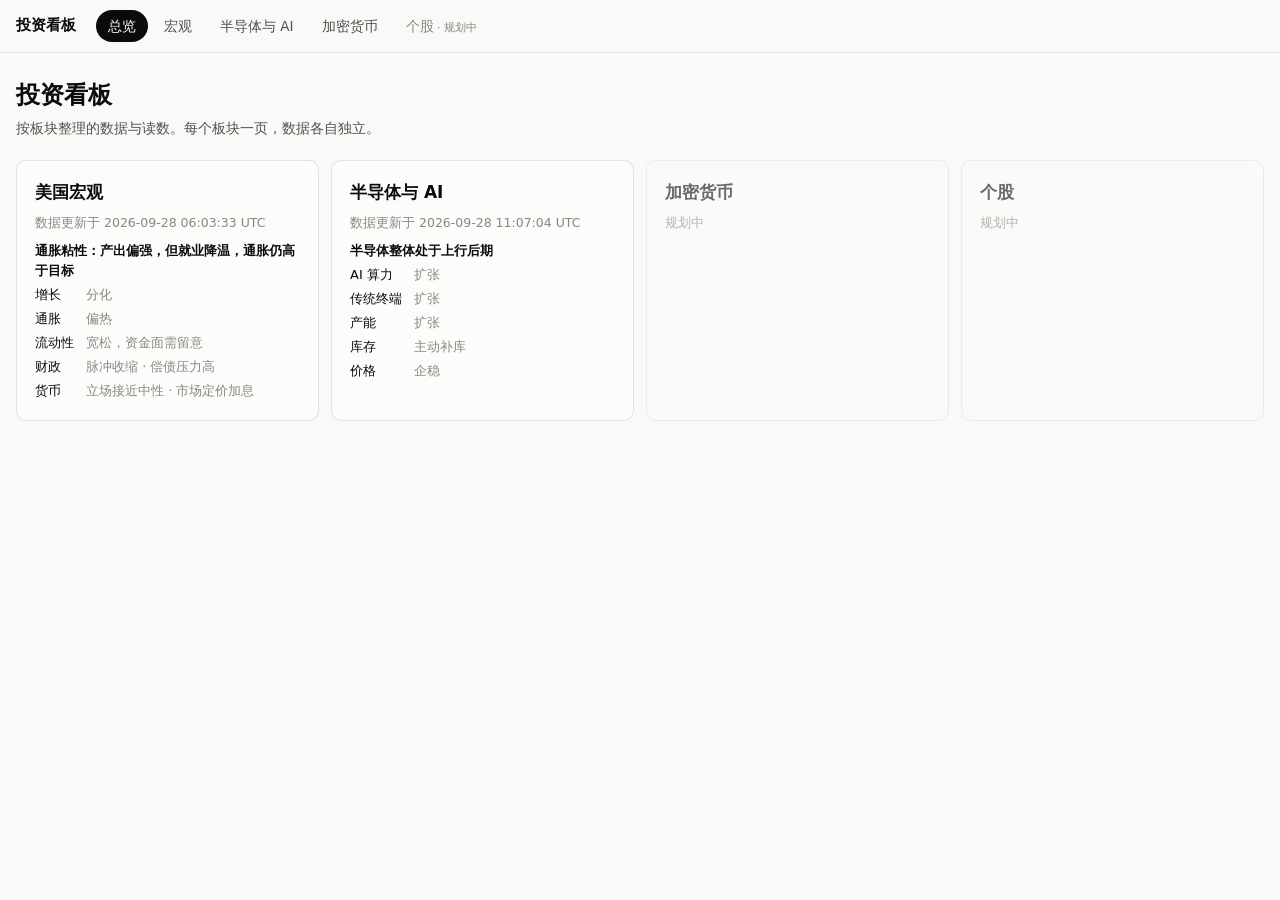
==== commit 12f3340c: "半导体页结构：一个整体结论 + 供需五维 + 分环节 - 结论只回答半导体整体处在哪个阶段：方向看需求端（AI 算力、传统终端）平均档位，   阶段由五个维度（AI 算力、传统终端、产能、库存、价格）" ====
--- a/index.html
+++ b/index.html
@@ -32,11 +32,7 @@
         <div class="muted small" id="semis-asof">读取中…</div>
         <div class="hub-dims" id="semis-dims"></div>
       </a>
-      <a class="card" href="crypto.html" style="color:inherit;text-decoration:none">
-        <h2>加密货币</h2>
-        <div class="muted small" id="crypto-asof">读取中…</div>
-        <div class="hub-dims" id="crypto-dims"></div>
-      </a>
+      <div class="card off"><h2>加密货币</h2><div class="muted small">规划中</div></div>
       <div class="card off"><h2>个股</h2><div class="muted small">规划中</div></div>
     </div>
   </main>
@@ -53,14 +49,8 @@
       document.getElementById("semis-asof").textContent = "数据更新于 " + (d.status?.updated_at || d.asof).replace("T", " ").replace("Z", " UTC");
       document.getElementById("semis-dims").innerHTML =
         `<span style="grid-column:1/-1;font-weight:600">${esc(d.verdict?.headline || "")}</span>` +
-        d.dimensions.map((x) => `<span>${esc(x.name)}</span><span class="muted" style="grid-column:2/-1">${esc(x.label)}</span>`).join("");
+        d.dimensions.filter((x) => x.side).map((x) => `<span>${esc(x.name)}</span><span class="muted" style="grid-column:2/-1">${esc(x.label)}</span>`).join("");
     }).catch(() => { document.getElementById("semis-asof").textContent = "数据还没生成"; });
-    loadJSON("data/crypto/dashboard.json").then((d) => {
-      document.getElementById("crypto-asof").textContent = "数据更新于 " + (d.status?.updated_at || d.asof).replace("T", " ").replace("Z", " UTC");
-      document.getElementById("crypto-dims").innerHTML =
-        `<span style="grid-column:1/-1;font-weight:600">${esc(d.verdict?.headline || "")}</span>` +
-        d.dimensions.map((x) => `<span>${esc(x.name)}</span><span class="muted" style="grid-column:2/-1">${esc(x.label)}</span>`).join("");
-    }).catch(() => { document.getElementById("crypto-asof").textContent = "数据还没生成"; });
   </script>
 </body>
 </html>
--- a/assets/css/site.css
+++ b/assets/css/site.css
@@ -251,15 +251,34 @@
 .track li.up.on { box-shadow: inset 0 0 0 2px var(--st-ok); }
 .track li.down.on { box-shadow: inset 0 0 0 2px var(--st-alert); }
 .track li b { font-size: 11px; font-weight: 600; padding: 0 6px; border-radius: 999px; background: var(--ink); color: var(--page); white-space: nowrap; }
-details.votes { margin-top: 12px; font-size: 13.5px; }
-details.votes > summary { cursor: pointer; color: var(--accent); }
-details.votes ul { list-style: none; margin: 8px 0 4px; padding: 0; display: grid; gap: 6px; }
-details.votes li { display: grid; grid-template-columns: 72px 44px minmax(0, 1fr); gap: 8px; line-height: 1.5; }
-.vote-dim { color: var(--muted); }
-.vote-st { font-weight: 600; }
-.watch { margin-top: 14px; padding-top: 12px; border-top: 1px solid var(--grid); }
-.watch ul { list-style: none; margin: 8px 0 0; padding: 0; display: grid; gap: 8px; }
-.watch li { display: grid; grid-template-columns: 150px 200px minmax(0, 1fr); gap: 10px; font-size: 13.5px; line-height: 1.5; }
+.tag-state:empty { display: none; }
+.v-meaning { margin: 6px 0 0; color: var(--ink-2); font-size: 14.5px; line-height: 1.6; }
+.v-split { margin: 4px 0 0; color: var(--st-watch); }
+.sub-h { font-size: 15px; margin: 18px 0 6px; }
+.seg-card .sub-h, .watch-card .sub-h { margin-top: 0; }
+.seg-card, .watch-card { padding: 16px 20px; }
+.seg-card > p { margin: 0 0 8px; }
+/* 为什么：供需五个维度 */
+.sd-side { font-size: 12px; font-weight: 600; color: var(--ink-2); margin-top: 10px; padding-bottom: 4px; border-bottom: 1px solid var(--grid); }
+.sd-row { display: grid; grid-template-columns: 72px 84px 52px minmax(0, 1fr); gap: 10px; align-items: baseline; padding: 8px 0; border-bottom: 1px solid var(--grid); color: inherit; font-size: 13.5px; line-height: 1.55; }
+.sd-row:hover { text-decoration: none; background: var(--surface-2); }
+.sd-name { font-weight: 600; }
+.sd-vote { font-weight: 600; color: var(--ink-2); white-space: nowrap; }
+.sd-why { color: var(--ink-2); }
+.sd-foot { margin: 8px 0 0; color: var(--ink-2); }
+/* 分环节 */
+.sg-row { display: grid; grid-template-columns: 220px 76px minmax(0, 1fr); gap: 12px; align-items: baseline; padding: 9px 0; border-top: 1px solid var(--grid); font-size: 13.5px; line-height: 1.55; }
+.sg-name { font-weight: 600; }
+.sg-name .small { font-weight: 400; }
+.sg-state { font-weight: 600; white-space: nowrap; }
+.sg-state.up { color: var(--st-ok); }
+.sg-state.down { color: var(--st-alert); }
+.sg-state.turn { color: var(--st-watch); }
+.sg-nums b { font-weight: 500; }
+.sg-nums .small { color: var(--ink-2); }
+/* 后续关注 */
+.wl { list-style: none; margin: 0; padding: 0; }
+.wl li { display: grid; grid-template-columns: 150px 210px minmax(0, 1fr); gap: 10px; padding: 8px 0; border-top: 1px solid var(--grid); font-size: 13.5px; line-height: 1.5; }
 .w-name { font-weight: 600; }
 .w-now { font-variant-numeric: tabular-nums; color: var(--ink-2); }
 .w-sig { color: var(--ink-2); }
@@ -267,7 +286,9 @@
 @media (max-width: 760px) {
   .track { grid-template-columns: 1fr; }
   .track-seg.flat .track-h { display: none; }
-  .watch li { grid-template-columns: 1fr; gap: 0; }
-  details.votes li { grid-template-columns: 64px 40px minmax(0, 1fr); }
+  .wl li, .sg-row { grid-template-columns: 1fr; gap: 2px; }
+  .sd-row { grid-template-columns: 72px auto minmax(0, 1fr); gap: 4px 10px; }
+  .sd-label { justify-self: start; }
+  .sd-why { grid-column: 1 / -1; }
 }
 @media (max-width: 640px) { body[data-board="semis"] .v-lines li { grid-template-columns: 1fr; gap: 0; } }
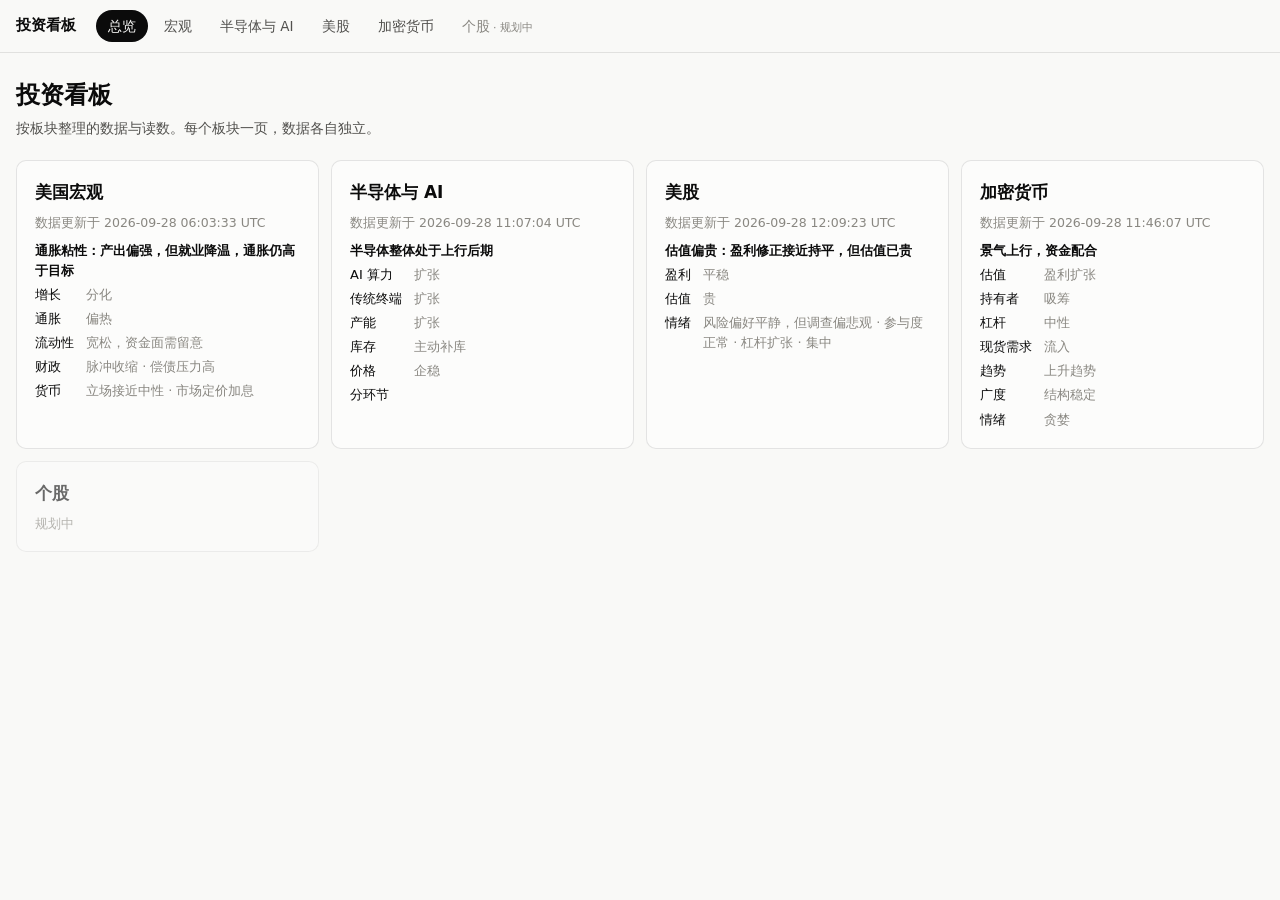
==== commit 5ac23222: "合并 main：美股与加密货币板块并存 main 已并入加密货币页，冲突处两边都保留。  Co-authored-by: cool1990 <cool1990@users.noreply.github" ====
--- a/index.html
+++ b/index.html
@@ -32,7 +32,16 @@
         <div class="muted small" id="semis-asof">读取中…</div>
         <div class="hub-dims" id="semis-dims"></div>
       </a>
-      <div class="card off"><h2>加密货币</h2><div class="muted small">规划中</div></div>
+      <a class="card" href="us.html" style="color:inherit;text-decoration:none">
+        <h2>美股</h2>
+        <div class="muted small" id="us-asof">读取中…</div>
+        <div class="hub-dims" id="us-dims"></div>
+      </a>
+      <a class="card" href="crypto.html" style="color:inherit;text-decoration:none">
+        <h2>加密货币</h2>
+        <div class="muted small" id="crypto-asof">读取中…</div>
+        <div class="hub-dims" id="crypto-dims"></div>
+      </a>
       <div class="card off"><h2>个股</h2><div class="muted small">规划中</div></div>
     </div>
   </main>
@@ -49,8 +58,20 @@
       document.getElementById("semis-asof").textContent = "数据更新于 " + (d.status?.updated_at || d.asof).replace("T", " ").replace("Z", " UTC");
       document.getElementById("semis-dims").innerHTML =
         `<span style="grid-column:1/-1;font-weight:600">${esc(d.verdict?.headline || "")}</span>` +
-        d.dimensions.filter((x) => x.side).map((x) => `<span>${esc(x.name)}</span><span class="muted" style="grid-column:2/-1">${esc(x.label)}</span>`).join("");
+        d.dimensions.map((x) => `<span>${esc(x.name)}</span><span class="muted" style="grid-column:2/-1">${esc(x.label)}</span>`).join("");
     }).catch(() => { document.getElementById("semis-asof").textContent = "数据还没生成"; });
+    loadJSON("data/us/dashboard.json").then((d) => {
+      document.getElementById("us-asof").textContent = "数据更新于 " + (d.status?.updated_at || d.asof).replace("T", " ").replace("Z", " UTC");
+      document.getElementById("us-dims").innerHTML =
+        `<span style="grid-column:1/-1;font-weight:600">${esc(d.verdict?.headline || "")}</span>` +
+        d.dimensions.map((x) => `<span>${esc(x.name)}</span><span class="muted" style="grid-column:2/-1">${esc(x.label)}</span>`).join("");
+    }).catch(() => { document.getElementById("us-asof").textContent = "数据还没生成"; });
+    loadJSON("data/crypto/dashboard.json").then((d) => {
+      document.getElementById("crypto-asof").textContent = "数据更新于 " + (d.status?.updated_at || d.asof).replace("T", " ").replace("Z", " UTC");
+      document.getElementById("crypto-dims").innerHTML =
+        `<span style="grid-column:1/-1;font-weight:600">${esc(d.verdict?.headline || "")}</span>` +
+        d.dimensions.map((x) => `<span>${esc(x.name)}</span><span class="muted" style="grid-column:2/-1">${esc(x.label)}</span>`).join("");
+    }).catch(() => { document.getElementById("crypto-asof").textContent = "数据还没生成"; });
   </script>
 </body>
 </html>
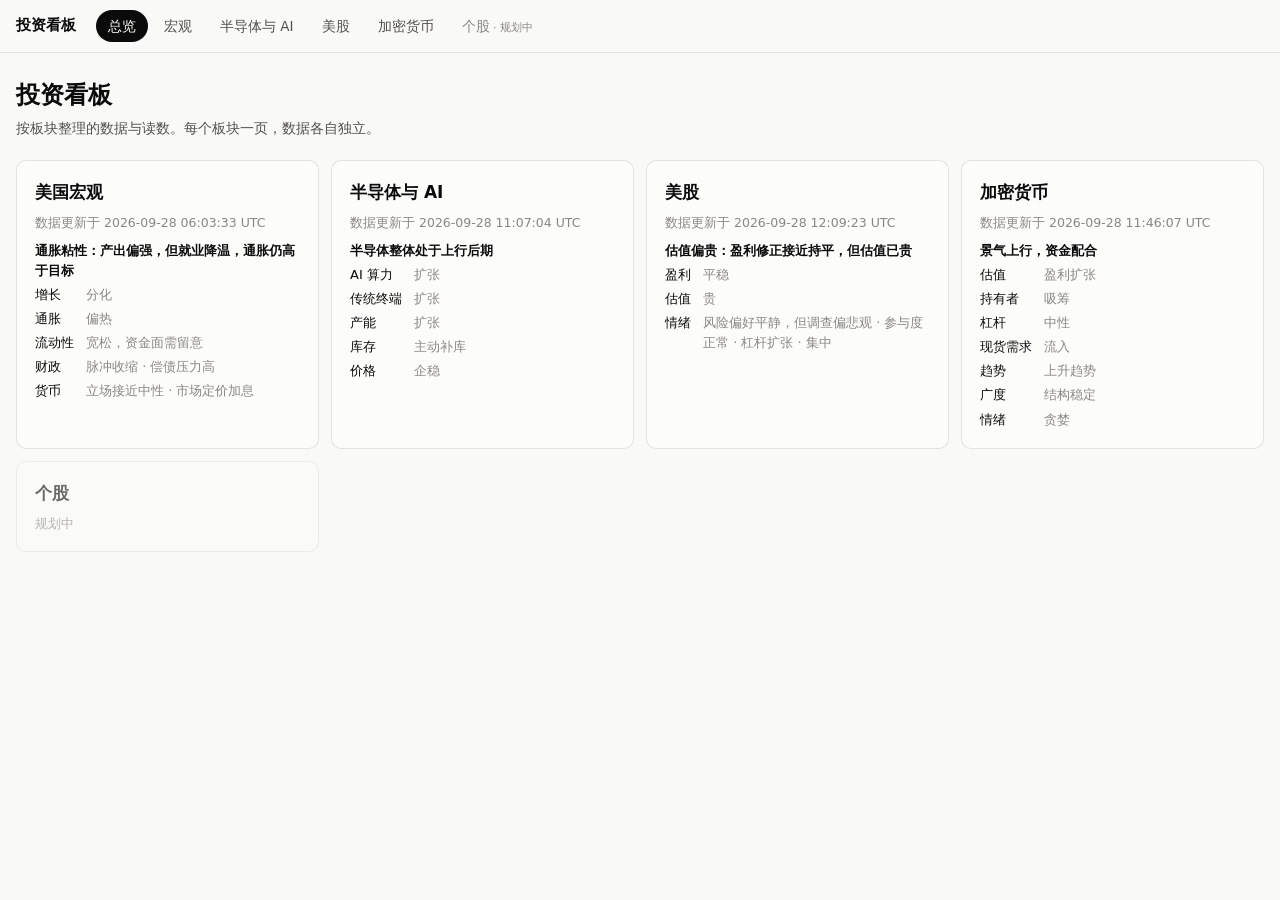
==== commit 8309e4af: "Merge pull request #7 from cool1990/claude/epic-lamport-ryxz9j 半导体页改版：整体景气位置 + 供需五维 + 分环节 + 指标详解" ====
--- a/index.html
+++ b/index.html
@@ -58,7 +58,7 @@
       document.getElementById("semis-asof").textContent = "数据更新于 " + (d.status?.updated_at || d.asof).replace("T", " ").replace("Z", " UTC");
       document.getElementById("semis-dims").innerHTML =
         `<span style="grid-column:1/-1;font-weight:600">${esc(d.verdict?.headline || "")}</span>` +
-        d.dimensions.map((x) => `<span>${esc(x.name)}</span><span class="muted" style="grid-column:2/-1">${esc(x.label)}</span>`).join("");
+        d.dimensions.filter((x) => x.side).map((x) => `<span>${esc(x.name)}</span><span class="muted" style="grid-column:2/-1">${esc(x.label)}</span>`).join("");
     }).catch(() => { document.getElementById("semis-asof").textContent = "数据还没生成"; });
     loadJSON("data/us/dashboard.json").then((d) => {
       document.getElementById("us-asof").textContent = "数据更新于 " + (d.status?.updated_at || d.asof).replace("T", " ").replace("Z", " UTC");
--- a/assets/css/site.css
+++ b/assets/css/site.css
@@ -150,6 +150,7 @@
 /* ---- 第一屏：左边结论，右边即将发布 ---- */
 .top { display: grid; grid-template-columns: minmax(0, 1fr) 380px; gap: 16px; align-items: start; }
 .top-main { display: grid; gap: 12px; min-width: 0; }
+.top-main > * { min-width: 0; }
 @media (max-width: 1040px) { .top { grid-template-columns: minmax(0, 1fr); } }
 
 .verdict { padding: 18px 20px; }
@@ -267,26 +268,36 @@
 .sd-why { color: var(--ink-2); }
 .sd-foot { margin: 8px 0 0; color: var(--ink-2); }
 /* 分环节 */
-.sg-row { display: grid; grid-template-columns: 220px 76px minmax(0, 1fr); gap: 12px; align-items: baseline; padding: 9px 0; border-top: 1px solid var(--grid); font-size: 13.5px; line-height: 1.55; }
-.sg-name { font-weight: 600; }
-.sg-name .small { font-weight: 400; }
+.sg-block { padding: 12px 0; border-top: 1px solid var(--grid); }
+.sg-head { display: flex; flex-wrap: wrap; align-items: baseline; gap: 4px 12px; }
+.sg-name { font-weight: 600; font-size: 14.5px; }
 .sg-state { font-weight: 600; white-space: nowrap; }
 .sg-state.up { color: var(--st-ok); }
 .sg-state.down { color: var(--st-alert); }
 .sg-state.turn { color: var(--st-watch); }
-.sg-nums b { font-weight: 500; }
-.sg-nums .small { color: var(--ink-2); }
+.sg-what { margin-top: 2px; }
+.sg-lead { list-style: none; margin: 8px 0 0; padding: 0; display: grid; gap: 4px; font-size: 13px; }
+.tag-lead { color: var(--accent); margin-right: 4px; }
+table.co { margin-top: 8px; font-size: 13px; table-layout: fixed; }
+table.co th:nth-child(1) { width: 28%; }
+table.co td:first-child small { display: block; color: var(--muted); font-size: 11.5px; }
+table.co th { font-weight: 400; color: var(--muted); }
+table.co td small { display: block; color: var(--muted); font-size: 11.5px; }
+table.co td b { font-weight: 500; }
+.sg-foot { margin: 10px 0 0; }
 /* 后续关注 */
+.watch-card > p { margin: 0 0 6px; }
 .wl { list-style: none; margin: 0; padding: 0; }
-.wl li { display: grid; grid-template-columns: 150px 210px minmax(0, 1fr); gap: 10px; padding: 8px 0; border-top: 1px solid var(--grid); font-size: 13.5px; line-height: 1.5; }
+.wl li { padding: 8px 0; border-top: 1px solid var(--grid); font-size: 13.5px; line-height: 1.55; }
+.wl li > div:first-child { display: flex; flex-wrap: wrap; gap: 2px 12px; align-items: baseline; }
 .w-name { font-weight: 600; }
 .w-now { font-variant-numeric: tabular-nums; color: var(--ink-2); }
 .w-sig { color: var(--ink-2); }
+.w-sig b { font-weight: 600; color: var(--ink); }
 .ev-about { grid-column: 1 / -1; margin: -2px 0 2px; font-size: 12.5px; line-height: 1.6; color: var(--muted); }
 @media (max-width: 760px) {
   .track { grid-template-columns: 1fr; }
   .track-seg.flat .track-h { display: none; }
-  .wl li, .sg-row { grid-template-columns: 1fr; gap: 2px; }
   .sd-row { grid-template-columns: 72px auto minmax(0, 1fr); gap: 4px 10px; }
   .sd-label { justify-self: start; }
   .sd-why { grid-column: 1 / -1; }
